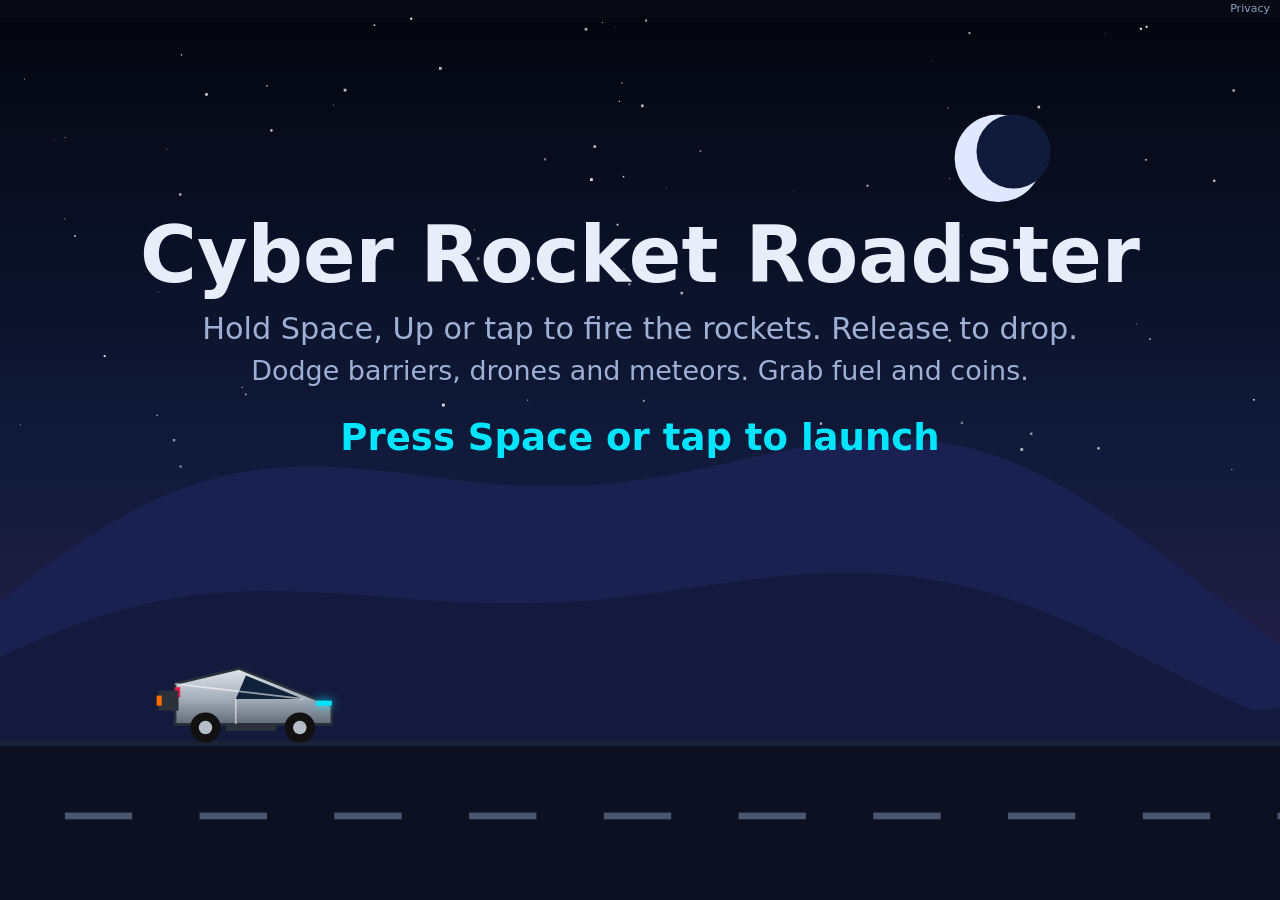
==== index.html @ d2fb9e63 "Add files via upload" ====
<!DOCTYPE html>
<html lang="en">
<head>
<meta charset="utf-8">
<meta name="viewport" content="width=device-width, initial-scale=1, maximum-scale=1, user-scalable=no, viewport-fit=cover">
<meta name="theme-color" content="#070a14">
<meta name="apple-mobile-web-app-capable" content="yes">
<meta name="mobile-web-app-capable" content="yes">
<meta name="description" content="Fly a rocket-powered Cybertruck-style roadster. Dodge barriers, drones and meteors in this free browser game for phones and desktops.">
<script async src="https://pagead2.googlesyndication.com/pagead/js/adsbygoogle.js?client=ca-pub-XXXXXXXXXXXXXXXX" crossorigin="anonymous"></script>
<title>Cyber Rocket Roadster</title>
<style>
:root{--bg:#070a14;--fg:#e8eef9;--mut:#8fa0c4;box-sizing:border-box;padding-top:env(safe-area-inset-top,0px);padding-bottom:env(safe-area-inset-bottom,0px)}
@media (prefers-color-scheme: dark){:root:not([data-theme="light"]){--bg:#070a14;--fg:#e8eef9}}
:root[data-theme="dark"]{--bg:#070a14;--fg:#e8eef9}
html,body{height:100%;height:100dvh;margin:0;background:var(--bg);color:var(--fg);overflow:hidden;overscroll-behavior:none;font-family:system-ui,-apple-system,"Segoe UI",sans-serif;touch-action:none;user-select:none;-webkit-user-select:none;-webkit-touch-callout:none;-webkit-tap-highlight-color:transparent}
body{display:flex;flex-direction:column}
#top{flex:none;display:flex;flex-direction:column;align-items:center}
#meta{align-self:flex-end;padding:2px 10px;font-size:11px}
#meta a{color:var(--mut);text-decoration:none}
#adbar{width:100%;max-width:728px;overflow:hidden}
#adbar ins{display:block;width:100%;height:60px}
#adbar ins[data-ad-status="unfilled"]{display:none}
#stage{flex:1;min-height:0;position:relative}
canvas{position:absolute;inset:0;width:100%;height:100%;display:block}
</style>
</head>
<body>
<div id="top">
<div id="meta"><a href="/privacy">Privacy</a></div>
<div id="adbar"><ins class="adsbygoogle" data-ad-client="ca-pub-XXXXXXXXXXXXXXXX" data-ad-slot="0000000000" data-ad-format="horizontal" data-full-width-responsive="false"></ins></div>
</div>
<div id="stage"><canvas id="g"></canvas></div>
<script>
const c=document.getElementById('g'),x=c.getContext('2d',{alpha:false});
const LOW=matchMedia('(pointer:coarse)').matches,MAXP=LOW?110:260,STAGE=document.getElementById('stage'),ADBAR=document.getElementById('adbar');
if(document.querySelector('script[src*="adsbygoogle"]').src.includes('XXXX'))ADBAR.style.display='none';
else try{(window.adsbygoogle=window.adsbygoogle||[]).push({})}catch(e){}
let W,H,G,sc=1;
function rs(){
  const cw=c.clientWidth,ch=c.clientHeight;if(!cw||!ch)return;
  let dpr=Math.min(devicePixelRatio||1,2);
  if(cw*ch*dpr*dpr>2.2e6)dpr=Math.max(1,Math.sqrt(2.2e6/(cw*ch)));
  sc=Math.max(Math.min(ch/520,cw/760),ch/820);
  W=cw/sc;H=ch/sc;G=H*.82;
  const pw=Math.round(cw*dpr),ph=Math.round(ch*dpr);
  if(c.width!==pw||c.height!==ph){c.width=pw;c.height=ph}
  x.setTransform(pw/W,0,0,ph/H,0,0);
  if(car&&car.y>G-1)car.y=G;
}
let st='menu',best=0,held=false,t=0,dist=0,score=0,bonus=0,speed=320,over=0;
let car={x:150,y:0,vy:0,fuel:100,gr:true},obs=[],pk=[],parts=[],gapT=500,pkT=300;
try{best=+localStorage.getItem('crbest')||0}catch(e){}
const stars=Array.from({length:LOW?50:90},()=>({x:Math.random()*2000,y:Math.random(),r:Math.random()*1.4+.3}));
rs();new ResizeObserver(rs).observe(STAGE);addEventListener('orientationchange',()=>setTimeout(rs,250));car.y=G;

function reset(){
  car={x:Math.max(110,W*.14),y:G,vy:0,fuel:100,gr:true};
  obs=[];pk=[];parts=[];gapT=600;pkT=400;dist=0;score=0;bonus=0;speed=320;st='play';
}
function press(v){
  held=v;
  if(v){
    if(st==='menu')reset();
    else if(st==='over'&&performance.now()-over>600)reset();
  }
}
addEventListener('keydown',e=>{
  if(['Space','ArrowUp','KeyW'].includes(e.code)){e.preventDefault();if(!e.repeat)press(true)}
});
addEventListener('keyup',e=>{if(['Space','ArrowUp','KeyW'].includes(e.code))held=false});
STAGE.addEventListener('touchmove',e=>e.preventDefault(),{passive:false});
addEventListener('contextmenu',e=>e.preventDefault());
addEventListener('blur',()=>{held=false});
document.addEventListener('visibilitychange',()=>{held=false;last=0});
c.addEventListener('pointerdown',e=>{e.preventDefault();press(true)});
addEventListener('pointerup',()=>{held=false});
addEventListener('pointercancel',()=>{held=false});

const R=(a,b)=>a+Math.random()*(b-a);
function burst(px,py,n,cols,sp){
  for(let i=0;i<n;i++){const a=Math.random()*6.283,s=R(.2,1)*sp;
    parts.push({x:px,y:py,vx:Math.cos(a)*s,vy:Math.sin(a)*s,l:R(.4,.9),m:.9,c:cols[i%cols.length],r:R(2,5)})}
}
function spawnObs(){
  const r=Math.random(),sx=W+60;
  if(r<.5){const w=R(30,52),h=R(42,84);obs.push({k:'b',x:sx,y:G,w,h})}
  else if(r<.82){const by=R(110,G-90);obs.push({k:'d',x:sx,y:by,by,ph:R(0,6),w:34,h:26})}
  else{obs.push({k:'m',x:R(W*.5,W)+100,y:-30,vx:170,vy:240,w:30,h:30})}
}
function spawnPk(){
  const y=R(100,G-60),n=Math.random()<.22?1:5;
  if(n===1)pk.push({k:'f',x:W+40,y});
  else for(let i=0;i<n;i++)pk.push({k:'c',x:W+40+i*44,y:y-Math.sin(i/(n-1)*Math.PI)*50});
}
function updParts(dt){
  for(const p of parts){p.x+=p.vx*dt;p.y+=p.vy*dt;p.l-=dt}
  parts=parts.filter(p=>p.l>0);if(parts.length>MAXP)parts.splice(0,parts.length-MAXP);
}
function update(dt){
  t+=dt;updParts(dt);
  if(st!=='play'){dist+=130*dt;return}
  speed=(320+Math.min(320,score*.12))*Math.min(1,.3+W/760);
  dist+=speed*dt;
  score=Math.floor(dist/10)+bonus;
  const th=held&&car.fuel>0;
  car.vy+=(900-(th?2000:0))*dt;
  car.vy=Math.max(-400,Math.min(560,car.vy));
  car.y+=car.vy*dt;
  if(th)car.fuel=Math.max(0,car.fuel-24*dt);
  if(car.y<=70){car.y=70;car.vy=Math.max(0,car.vy)}
  car.gr=false;
  if(car.y>=G){
    if(car.vy>350)burst(car.x,G,8,['#9aa6b5','#5c6675'],120);
    car.y=G;car.vy=0;car.gr=true;car.fuel=Math.min(100,car.fuel+16*dt);
  }
  if(th){
    for(let i=0;i<3;i++){
      parts.push({x:car.x-48,y:car.y-24,vx:R(-380,-220),vy:R(-30,30),l:R(.2,.4),m:.4,c:i?'#ffb300':'#ff5722',r:R(3,7)});
    }
    parts.push({x:car.x-8+R(-6,6),y:car.y-8,vx:R(-80,0),vy:R(260,420),l:R(.15,.3),m:.3,c:'#00e5ff',r:R(2,5)});
  }
  if(car.gr&&Math.random()<.5)parts.push({x:car.x-30,y:G,vx:R(-200,-100),vy:R(-60,-10),l:.35,m:.35,c:'#6b7482',r:R(1,3)});
  gapT-=speed*dt;if(gapT<=0){spawnObs();gapT=R(360,680)*(1-Math.min(.4,score/3000))}
  pkT-=speed*dt;if(pkT<=0){spawnPk();pkT=R(500,900)}
  for(const o of obs){
    o.x-=(speed+(o.vx||0))*dt;
    if(o.k==='d')o.y=o.by+Math.sin(t*3+o.ph)*34;
    if(o.k==='m'){o.y+=o.vy*dt;o.x+=0}
  }
  obs=obs.filter(o=>o.x>-120&&o.y<G+60);
  for(const p of pk)p.x-=speed*dt;
  const cb={l:car.x-38,r:car.x+38,t:car.y-38,b:car.y-2};
  for(const p of pk){
    if(Math.hypot(p.x-car.x,p.y-(car.y-20))<34){
      p.dead=1;
      if(p.k==='c'){bonus+=10;burst(p.x,p.y,6,['#ffd600','#fff59d'],160)}
      else{car.fuel=Math.min(100,car.fuel+35);burst(p.x,p.y,10,['#69f0ae','#b9f6ca'],200)}
    }
  }
  pk=pk.filter(p=>!p.dead&&p.x>-60);
  for(const o of obs){
    let bx,by,bw,bh;
    if(o.k==='b'){bx=o.x;by=o.y-o.h;bw=o.w;bh=o.h}
    else{bx=o.x-o.w/2+4;by=o.y-o.h/2+4;bw=o.w-8;bh=o.h-8}
    if(cb.r>bx&&cb.l<bx+bw&&cb.b>by&&cb.t<by+bh){crash();break}
  }
}
function crash(){
  st='over';over=performance.now();held=false;try{navigator.vibrate&&navigator.vibrate(80)}catch(e){}
  burst(car.x,car.y-20,60,['#ff5722','#ffb300','#fff','#b0bec5'],420);
  if(score>best){best=score;try{localStorage.setItem('crbest',best)}catch(e){}}
}

/* ---------- drawing ---------- */
function mount(sp,hgt,col,base){
  x.fillStyle=col;x.beginPath();x.moveTo(0,G);
  for(let i=0;i<=W+12;i+=12){const u=i+dist*sp;
    x.lineTo(i,G-base-Math.abs(Math.sin(u*.004))*hgt-Math.sin(u*.013)*hgt*.25)}
  x.lineTo(W+12,G);x.closePath();x.fill();
}
function drawBG(){
  const g=x.createLinearGradient(0,0,0,G);
  g.addColorStop(0,'#04060f');g.addColorStop(.6,'#101a3a');g.addColorStop(1,'#2a1f4a');
  x.fillStyle=g;x.fillRect(0,0,W,H);
  x.fillStyle='#fff';
  for(const s of stars){
    const px=((s.x-dist*.02*s.r)%W+W)%W;
    x.globalAlpha=.4+.5*Math.abs(Math.sin(t*s.r+s.x));
    x.fillRect(px,s.y*G*.75,s.r,s.r);
  }
  x.globalAlpha=1;
  x.fillStyle='#dfe8ff';x.beginPath();x.arc(W*.78,H*.16,26,0,7);x.fill();
  x.fillStyle='#101a3a';x.beginPath();x.arc(W*.78+9,H*.16-4,22,0,7);x.fill();
  mount(.08,110,'#1a2150',70);
  mount(.2,70,'#141a3d',30);
  x.fillStyle='#0c1020';x.fillRect(0,G,W,H-G);
  x.fillStyle='#1b2236';x.fillRect(0,G,W,3);
  x.fillStyle='#4a5670';
  const off=-(dist%80);
  for(let i=off;i<W;i+=80)x.fillRect(i,G+((H-G)*.45),40,4);
}
function drawTruck(){
  x.save();x.translate(car.x,car.y);
  const tilt=car.gr?0:Math.max(-.3,Math.min(.3,car.vy/1400));
  x.translate(0,-20);x.rotate(tilt);x.translate(0,20);
  if(held&&car.fuel>0&&st==='play'){
    x.globalCompositeOperation='lighter';
    const fl=R(40,70);
    const gr=x.createLinearGradient(-50,0,-50-fl,0);
    gr.addColorStop(0,'#fff3c4');gr.addColorStop(.4,'#ff9800');gr.addColorStop(1,'rgba(255,60,0,0)');
    x.fillStyle=gr;x.beginPath();x.moveTo(-50,-30);x.lineTo(-50-fl,-24);x.lineTo(-50,-18);x.fill();
    x.globalCompositeOperation='source-over';
  }
  const g=x.createLinearGradient(0,-44,0,-8);
  g.addColorStop(0,'#e3e8ee');g.addColorStop(.5,'#a7b0bc');g.addColorStop(1,'#59626f');
  x.fillStyle=g;x.strokeStyle='#2a303a';x.lineWidth=1.5;x.lineJoin='round';
  x.beginPath();x.moveTo(-46,-10);x.lineTo(-46,-34);x.lineTo(-8,-43);x.lineTo(47,-21);x.lineTo(47,-10);x.closePath();
  x.fill();x.stroke();
  x.fillStyle='#10223a';
  x.beginPath();x.moveTo(-4,-39);x.lineTo(30,-25);x.lineTo(-10,-25);x.closePath();x.fill();
  x.strokeStyle='rgba(255,255,255,.55)';x.lineWidth=1;
  x.beginPath();x.moveTo(-46,-34);x.lineTo(30,-25);x.moveTo(-10,-25);x.lineTo(-10,-10);x.stroke();
  x.fillStyle='#ff1744';x.fillRect(-46,-32,3,6);
  x.fillStyle='#00e5ff';x.shadowColor='#00e5ff';x.shadowBlur=LOW?0:10;x.fillRect(38,-24,9,3);x.shadowBlur=LOW?0:0;
  x.fillStyle='#2b313b';x.fillRect(-56,-30,12,12);
  x.fillStyle='#ff6d00';x.fillRect(-57,-27,3,6);
  x.fillStyle='#2b313b';x.fillRect(-16,-10,30,4);
  x.fillStyle='#111';
  for(const wx of[-28,28]){x.beginPath();x.arc(wx,-8,9,0,7);x.fill();
    x.fillStyle='#b5bdc8';x.beginPath();x.arc(wx,-8,4,0,7);x.fill();x.fillStyle='#111'}
  x.restore();
}
function drawObs(){
  for(const o of obs){
    if(o.k==='b'){
      x.fillStyle='#39414f';x.fillRect(o.x,o.y-o.h,o.w,o.h);
      x.fillStyle='#ffb300';
      for(let y=o.y-o.h;y<o.y-6;y+=18){x.beginPath();x.moveTo(o.x,y+12);x.lineTo(o.x+o.w,y);x.lineTo(o.x+o.w,y+8);x.lineTo(o.x,y+20);x.fill()}
      x.fillStyle='#ff3d00';x.fillRect(o.x,o.y-o.h,o.w,4);
    }else if(o.k==='d'){
      x.save();x.translate(o.x,o.y);
      x.fillStyle='#5b6573';x.beginPath();x.ellipse(0,0,18,10,0,0,7);x.fill();
      x.strokeStyle='#cfd8dc';x.lineWidth=2;
      const r=Math.sin(t*40)*14;x.beginPath();x.moveTo(-r-6,-13);x.lineTo(r+6,-13);x.stroke();
      x.fillStyle='#ff1744';x.shadowColor='#ff1744';x.shadowBlur=LOW?0:10;x.beginPath();x.arc(0,1,4,0,7);x.fill();
      x.restore();
    }else{
      x.save();x.translate(o.x,o.y);
      const gr=x.createLinearGradient(0,0,70,-90);gr.addColorStop(0,'#ff8f00');gr.addColorStop(1,'rgba(255,87,34,0)');
      x.strokeStyle=gr;x.lineWidth=14;x.lineCap='round';x.beginPath();x.moveTo(0,0);x.lineTo(70,-90);x.stroke();
      x.fillStyle='#6d4c41';x.beginPath();x.arc(0,0,15,0,7);x.fill();
      x.fillStyle='#3e2723';x.beginPath();x.arc(-4,-3,4,0,7);x.fill();
      x.restore();
    }
  }
}
function drawPk(){
  for(const p of pk){
    if(p.k==='c'){
      const w=Math.abs(Math.cos(t*4+p.x*.02))*8+2;
      x.fillStyle='#ffd600';x.beginPath();x.ellipse(p.x,p.y,w,9,0,0,7);x.fill();
    }else{
      x.shadowColor='#69f0ae';x.shadowBlur=LOW?0:14;x.fillStyle='#00c853';
      x.fillRect(p.x-9,p.y-13,18,26);x.shadowBlur=LOW?0:0;
      x.fillStyle='#fff';x.beginPath();x.moveTo(p.x+2,p.y-9);x.lineTo(p.x-5,p.y+1);x.lineTo(p.x,p.y+1);x.lineTo(p.x-2,p.y+9);x.lineTo(p.x+5,p.y-2);x.lineTo(p.x,p.y-2);x.fill();
    }
  }
}
function drawParts(){
  x.globalCompositeOperation='lighter';
  for(const p of parts){x.globalAlpha=Math.max(0,p.l/p.m);x.fillStyle=p.c;x.beginPath();x.arc(p.x,p.y,p.r,0,7);x.fill()}
  x.globalAlpha=1;x.globalCompositeOperation='source-over';
}
function txt(s,px,py,size,col,al,wt){
  x.font=(wt||700)+' '+size+'px system-ui,-apple-system,"Segoe UI",sans-serif';
  x.fillStyle=col||'#e8eef9';x.textAlign=al||'center';x.fillText(s,px,py);
}
function drawHUD(){
  txt('Score '+score,18,34,22,'#e8eef9','left');
  txt('Best '+best,18,58,14,'#8fa0c4','left',500);
  const bw=Math.min(200,W*.3),bx=W-bw-18;
  x.fillStyle='rgba(255,255,255,.12)';x.fillRect(bx,20,bw,14);
  const f=car.fuel/100;
  x.fillStyle=f<.25?'#ff5252':'#00e5ff';x.fillRect(bx,20,bw*f,14);
  txt('Rocket fuel',W-18,56,14,'#8fa0c4','right',500);
}
function draw(){
  x.clearRect(0,0,W,H);
  drawBG();drawPk();drawObs();
  if(st!=='over')drawTruck();
  drawParts();
  if(st==='play')drawHUD();
  if(st==='menu'){
    txt('Cyber Rocket Roadster',W/2,H*.3,Math.min(46,W*.07),'#e8eef9');
    txt('Hold Space, Up or tap to fire the rockets. Release to drop.',W/2,H*.3+34,Math.min(18,W*.032),'#9fb0d6',null,500);
    txt('Dodge barriers, drones and meteors. Grab fuel and coins.',W/2,H*.3+58,Math.min(16,W*.03),'#9fb0d6',null,500);
    if(H>W)txt('Tip: landscape gives you more room',W/2,H*.3+80,14,'#8fa0c4',null,500);
    txt(Math.sin(t*4)>-.3?'Press Space or tap to launch':'',W/2,H*.3+100,22,'#00e5ff');
  }
  if(st==='over'){
    x.fillStyle='rgba(4,6,15,.6)';x.fillRect(0,0,W,H);
    txt('Crashed',W/2,H*.36,48,'#ff5252');
    txt('Score '+score+(score>=best&&score>0?'  (new best)':'   Best '+best),W/2,H*.36+40,22,'#e8eef9',null,500);
    txt('Press Space or tap to try again',W/2,H*.36+84,20,'#00e5ff');
  }
}
let last=0;
function loop(ts){
  const dt=Math.min(.05,(ts-last)/1000||0);last=ts;
  update(dt);draw();requestAnimationFrame(loop);
}
requestAnimationFrame(loop);
</script>
</body>
</html>
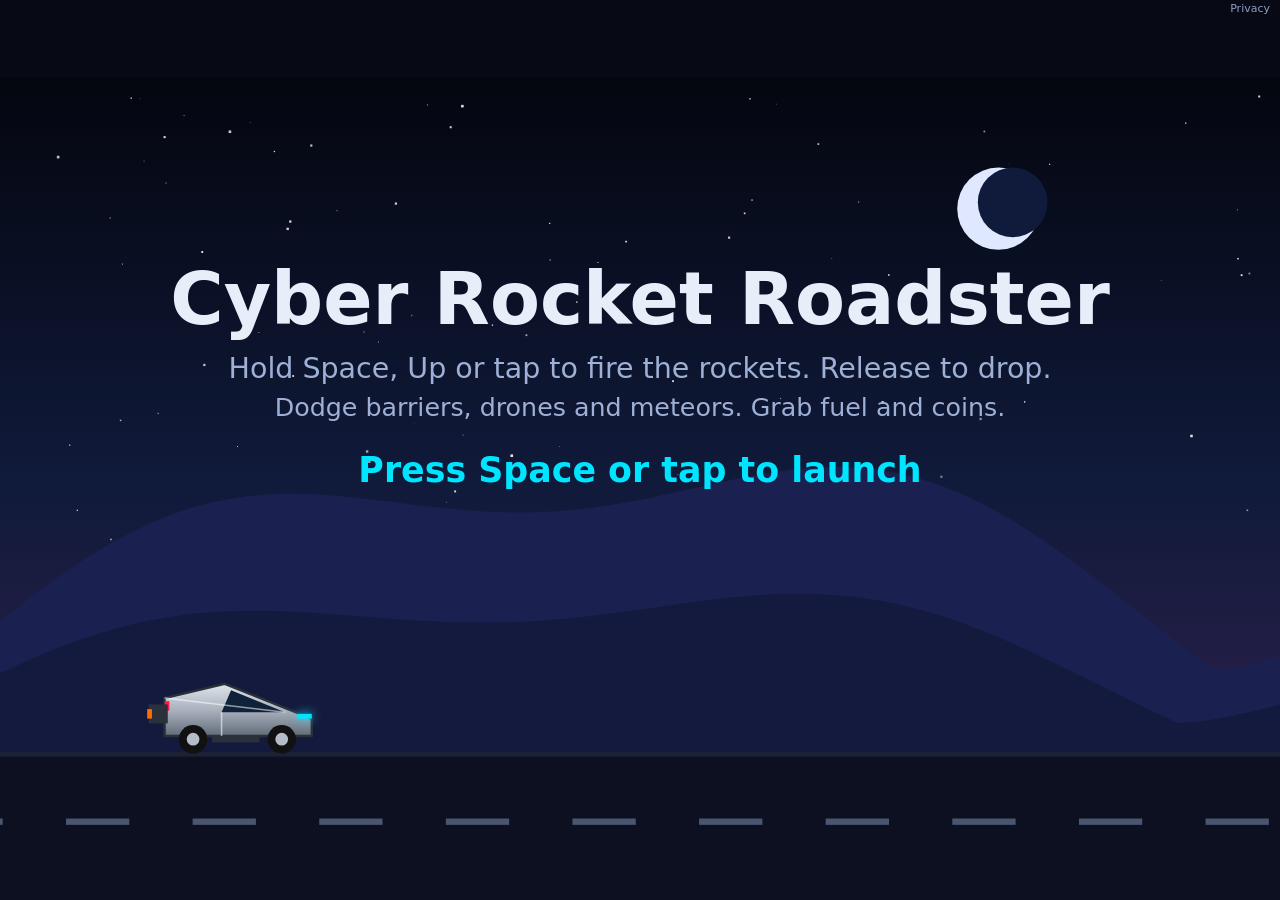
==== commit ff28370a: "Integrate Google AdSense script in index.html Added Google AdSense script for ads integration." ====
--- a/index.html
+++ b/index.html
@@ -7,6 +7,8 @@
 <meta name="apple-mobile-web-app-capable" content="yes">
 <meta name="mobile-web-app-capable" content="yes">
 <meta name="description" content="Fly a rocket-powered Cybertruck-style roadster. Dodge barriers, drones and meteors in this free browser game for phones and desktops.">
+<script async src="https://pagead2.googlesyndication.com/pagead/js/adsbygoogle.js?client=ca-pub-5013547078596382"
+     crossorigin="anonymous"></script>
 <script async src="https://pagead2.googlesyndication.com/pagead/js/adsbygoogle.js?client=ca-pub-XXXXXXXXXXXXXXXX" crossorigin="anonymous"></script>
 <title>Cyber Rocket Roadster</title>
 <style>
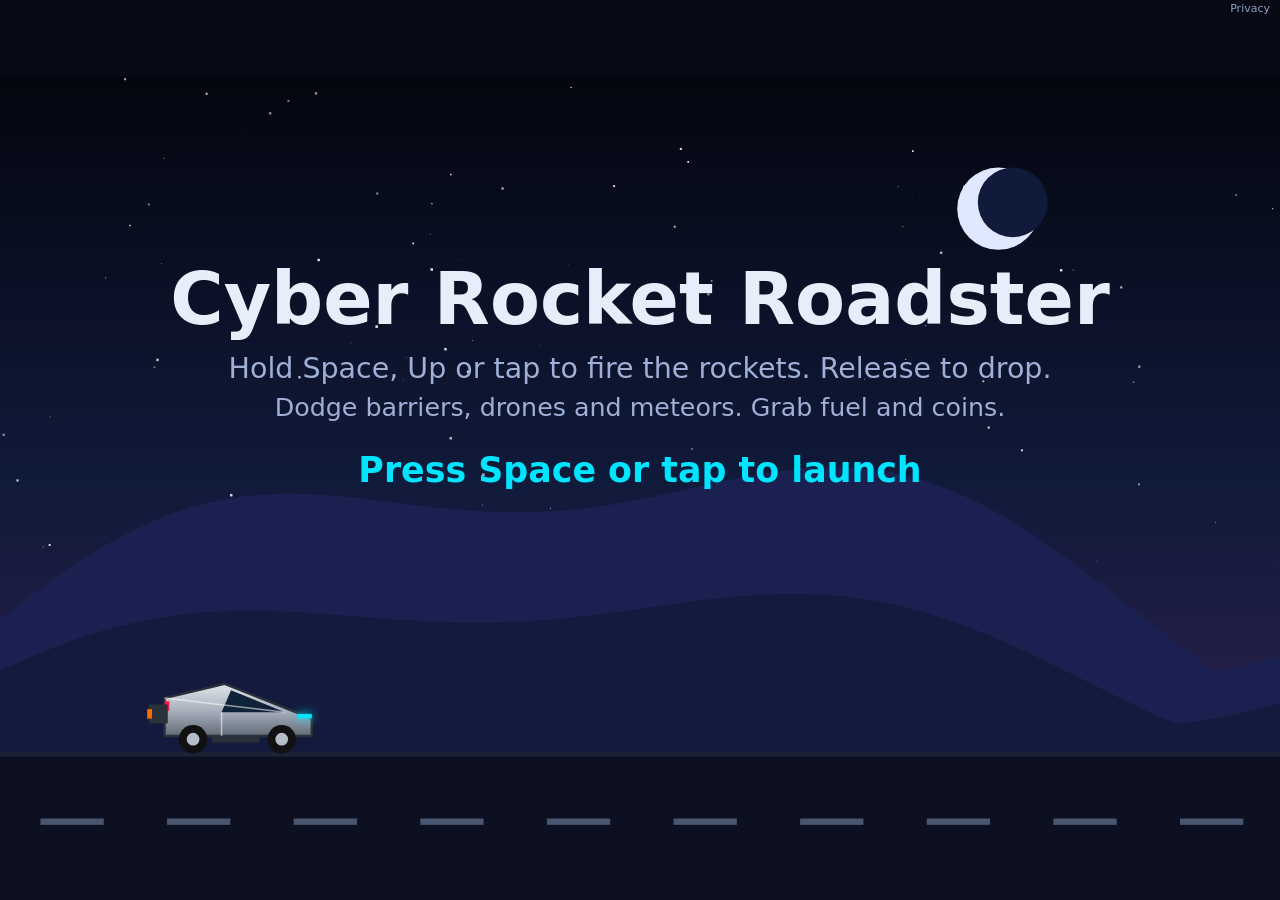
==== commit 0ab1c988: "Remove placeholder Google Ads client ID" ====
--- a/index.html
+++ b/index.html
@@ -9,7 +9,6 @@
 <meta name="description" content="Fly a rocket-powered Cybertruck-style roadster. Dodge barriers, drones and meteors in this free browser game for phones and desktops.">
 <script async src="https://pagead2.googlesyndication.com/pagead/js/adsbygoogle.js?client=ca-pub-5013547078596382"
      crossorigin="anonymous"></script>
-<script async src="https://pagead2.googlesyndication.com/pagead/js/adsbygoogle.js?client=ca-pub-XXXXXXXXXXXXXXXX" crossorigin="anonymous"></script>
 <title>Cyber Rocket Roadster</title>
 <style>
 :root{--bg:#070a14;--fg:#e8eef9;--mut:#8fa0c4;box-sizing:border-box;padding-top:env(safe-area-inset-top,0px);padding-bottom:env(safe-area-inset-bottom,0px)}
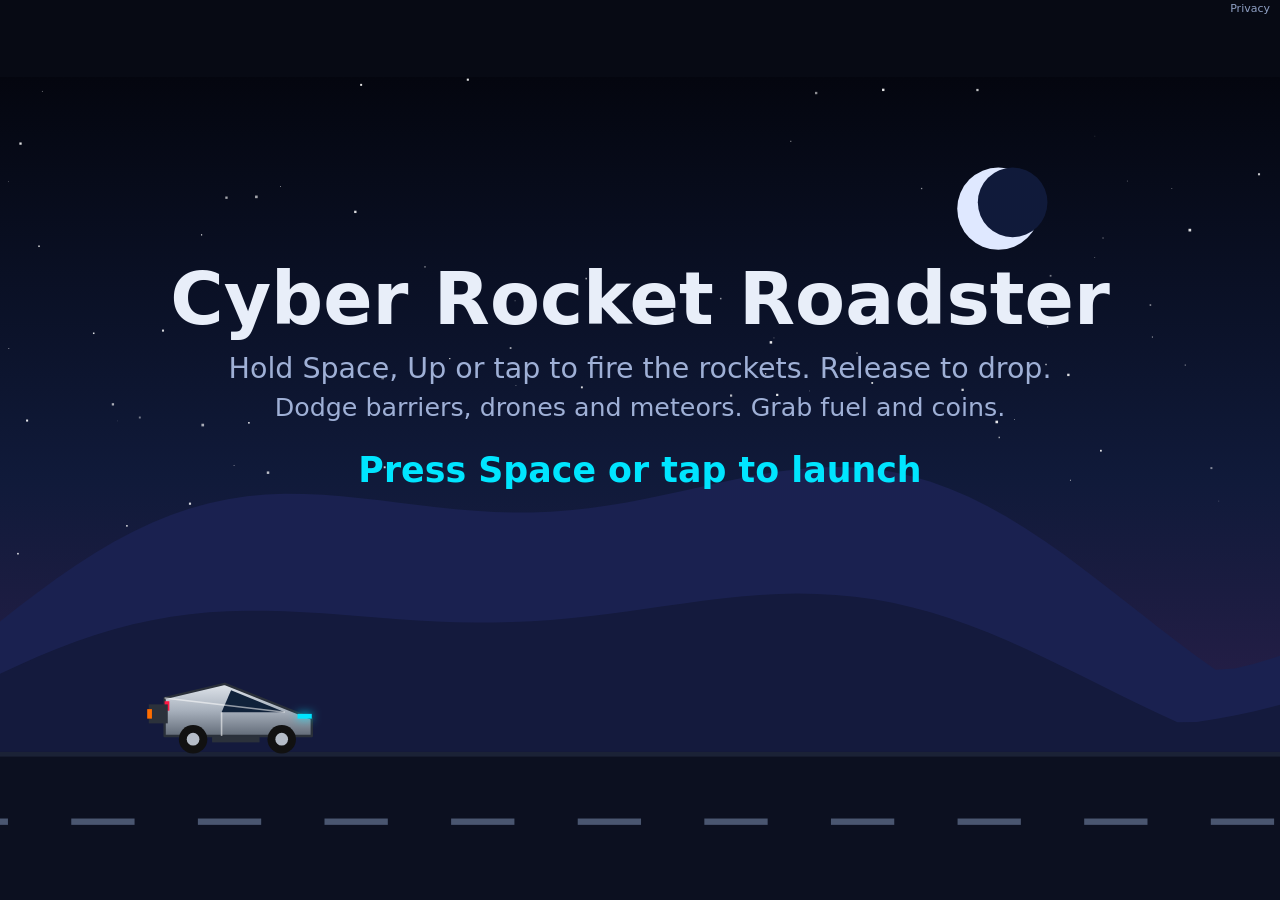
==== commit 8c943eac: "Update index.html" ====
--- a/index.html
+++ b/index.html
@@ -4,11 +4,12 @@
 <meta charset="utf-8">
 <meta name="viewport" content="width=device-width, initial-scale=1, maximum-scale=1, user-scalable=no, viewport-fit=cover">
 <meta name="theme-color" content="#070a14">
+<link rel="manifest" href="/manifest.webmanifest">
+<link rel="apple-touch-icon" href="/icons/icon-180.png">
 <meta name="apple-mobile-web-app-capable" content="yes">
 <meta name="mobile-web-app-capable" content="yes">
 <meta name="description" content="Fly a rocket-powered Cybertruck-style roadster. Dodge barriers, drones and meteors in this free browser game for phones and desktops.">
-<script async src="https://pagead2.googlesyndication.com/pagead/js/adsbygoogle.js?client=ca-pub-5013547078596382"
-     crossorigin="anonymous"></script>
+<script async src="https://pagead2.googlesyndication.com/pagead/js/adsbygoogle.js?client=ca-pub-5013547078596382" crossorigin="anonymous"></script>
 <title>Cyber Rocket Roadster</title>
 <style>
 :root{--bg:#070a14;--fg:#e8eef9;--mut:#8fa0c4;box-sizing:border-box;padding-top:env(safe-area-inset-top,0px);padding-bottom:env(safe-area-inset-bottom,0px)}
@@ -291,6 +292,7 @@
   const dt=Math.min(.05,(ts-last)/1000||0);last=ts;
   update(dt);draw();requestAnimationFrame(loop);
 }
+if('serviceWorker' in navigator)addEventListener('load',()=>navigator.serviceWorker.register('/sw.js').catch(()=>{}));
 requestAnimationFrame(loop);
 </script>
 </body>
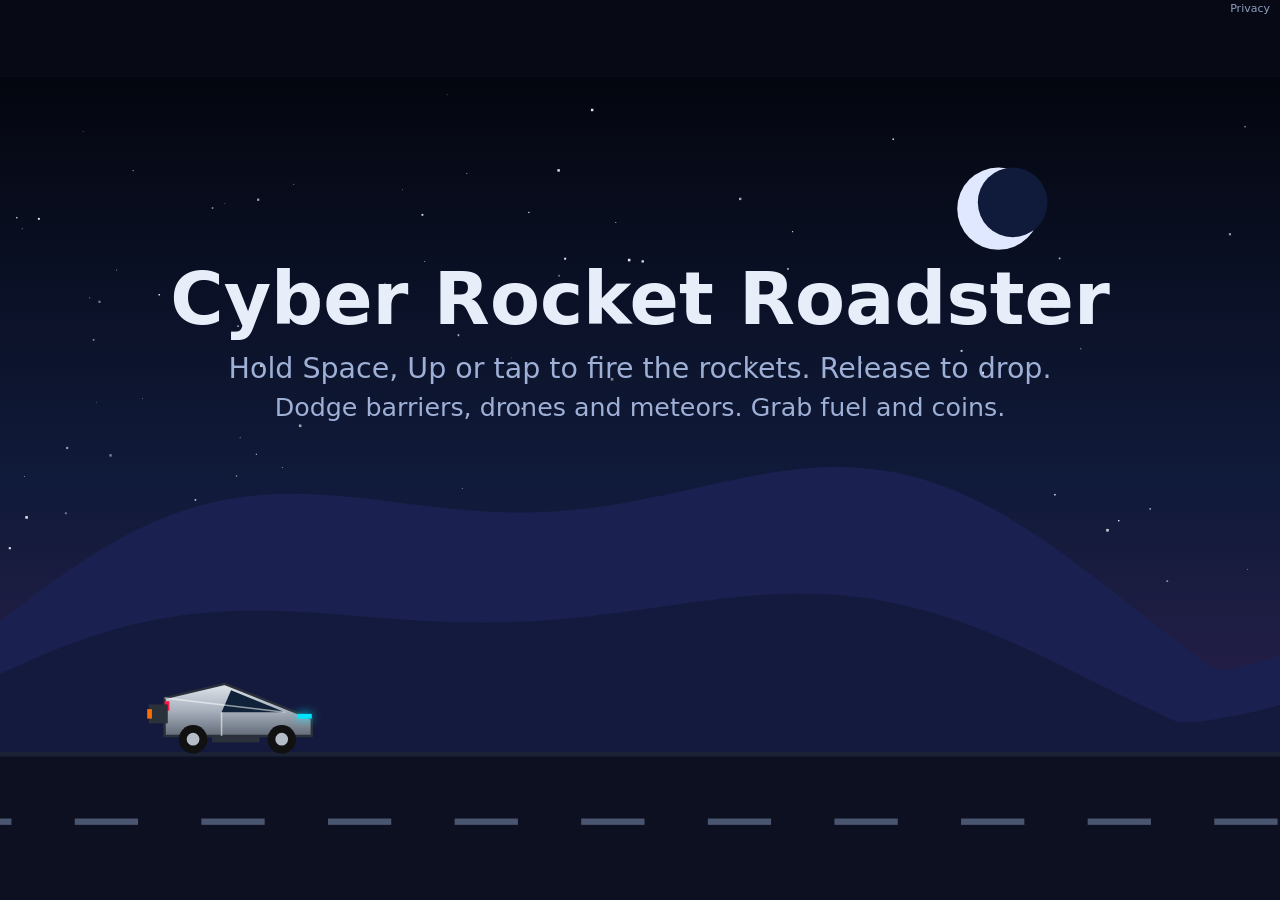
==== commit bc444da8: "Update index.html" ====
--- a/index.html
+++ b/index.html
@@ -8,6 +8,7 @@
 <link rel="apple-touch-icon" href="/icons/icon-180.png">
 <meta name="apple-mobile-web-app-capable" content="yes">
 <meta name="mobile-web-app-capable" content="yes">
+<meta name="google-adsense-account" content="ca-pub-5013547078596382">
 <meta name="description" content="Fly a rocket-powered Cybertruck-style roadster. Dodge barriers, drones and meteors in this free browser game for phones and desktops.">
 <script async src="https://pagead2.googlesyndication.com/pagead/js/adsbygoogle.js?client=ca-pub-5013547078596382" crossorigin="anonymous"></script>
 <title>Cyber Rocket Roadster</title>
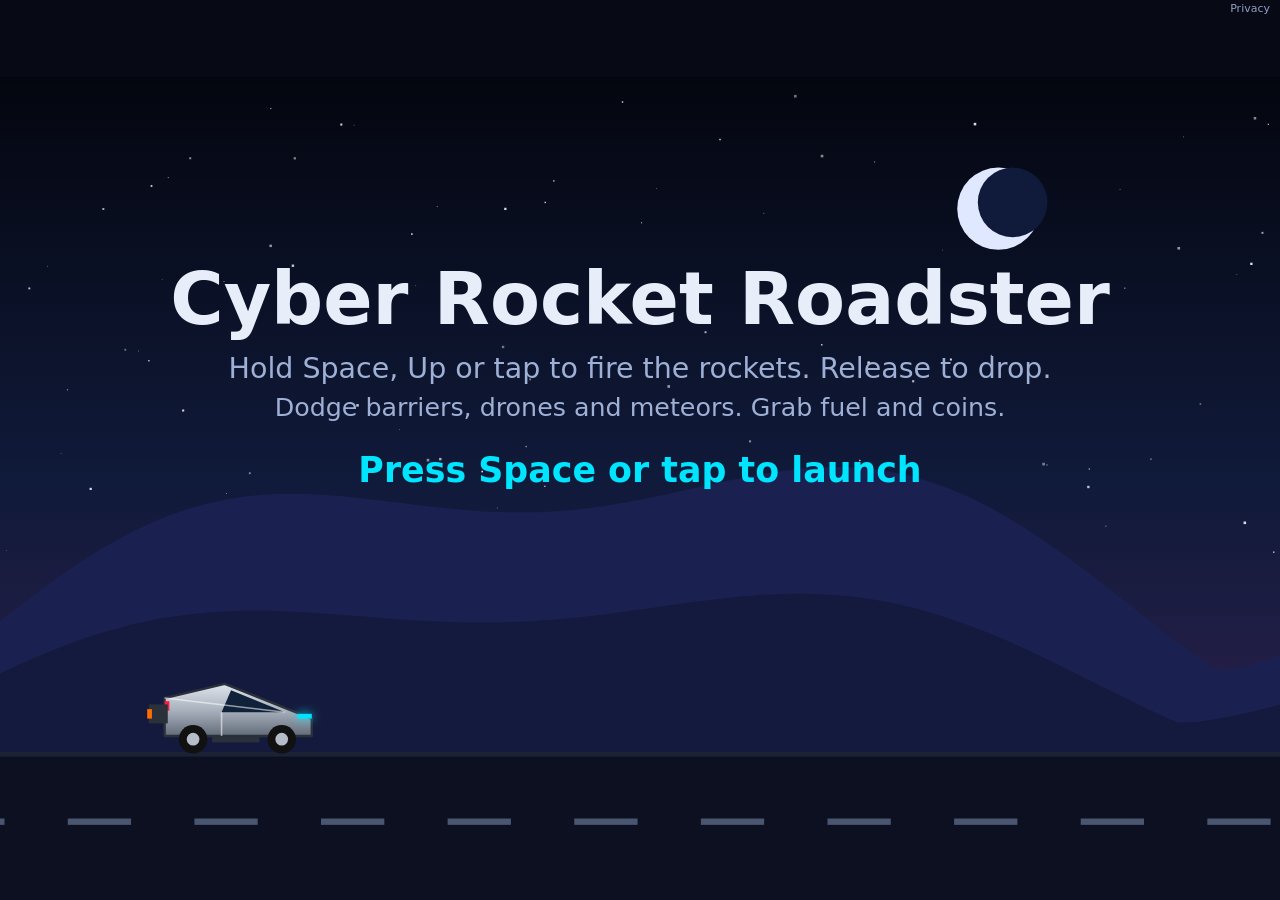
==== commit b1618e34: "Update index.html" ====
--- a/index.html
+++ b/index.html
@@ -22,7 +22,7 @@
 #meta{align-self:flex-end;padding:2px 10px;font-size:11px}
 #meta a{color:var(--mut);text-decoration:none}
 #adbar{width:100%;max-width:728px;overflow:hidden}
-#adbar ins{display:block;width:100%;height:60px}
+#adbar ins{display:block;width:100%;min-height:60px}
 #adbar ins[data-ad-status="unfilled"]{display:none}
 #stage{flex:1;min-height:0;position:relative}
 canvas{position:absolute;inset:0;width:100%;height:100%;display:block}
@@ -31,14 +31,19 @@
 <body>
 <div id="top">
 <div id="meta"><a href="/privacy">Privacy</a></div>
-<div id="adbar"><ins class="adsbygoogle" data-ad-client="ca-pub-XXXXXXXXXXXXXXXX" data-ad-slot="0000000000" data-ad-format="horizontal" data-full-width-responsive="false"></ins></div>
+<!-- cyber-roadster-top-banner -->
+<div id="adbar"><ins class="adsbygoogle"
+     style="display:block"
+     data-ad-client="ca-pub-5013547078596382"
+     data-ad-slot="9155618400"
+     data-ad-format="auto"
+     data-full-width-responsive="true"></ins></div>
 </div>
 <div id="stage"><canvas id="g"></canvas></div>
 <script>
 const c=document.getElementById('g'),x=c.getContext('2d',{alpha:false});
 const LOW=matchMedia('(pointer:coarse)').matches,MAXP=LOW?110:260,STAGE=document.getElementById('stage'),ADBAR=document.getElementById('adbar');
-if(document.querySelector('script[src*="adsbygoogle"]').src.includes('XXXX'))ADBAR.style.display='none';
-else try{(window.adsbygoogle=window.adsbygoogle||[]).push({})}catch(e){}
+try{(window.adsbygoogle=window.adsbygoogle||[]).push({})}catch(e){}
 let W,H,G,sc=1;
 function rs(){
   const cw=c.clientWidth,ch=c.clientHeight;if(!cw||!ch)return;
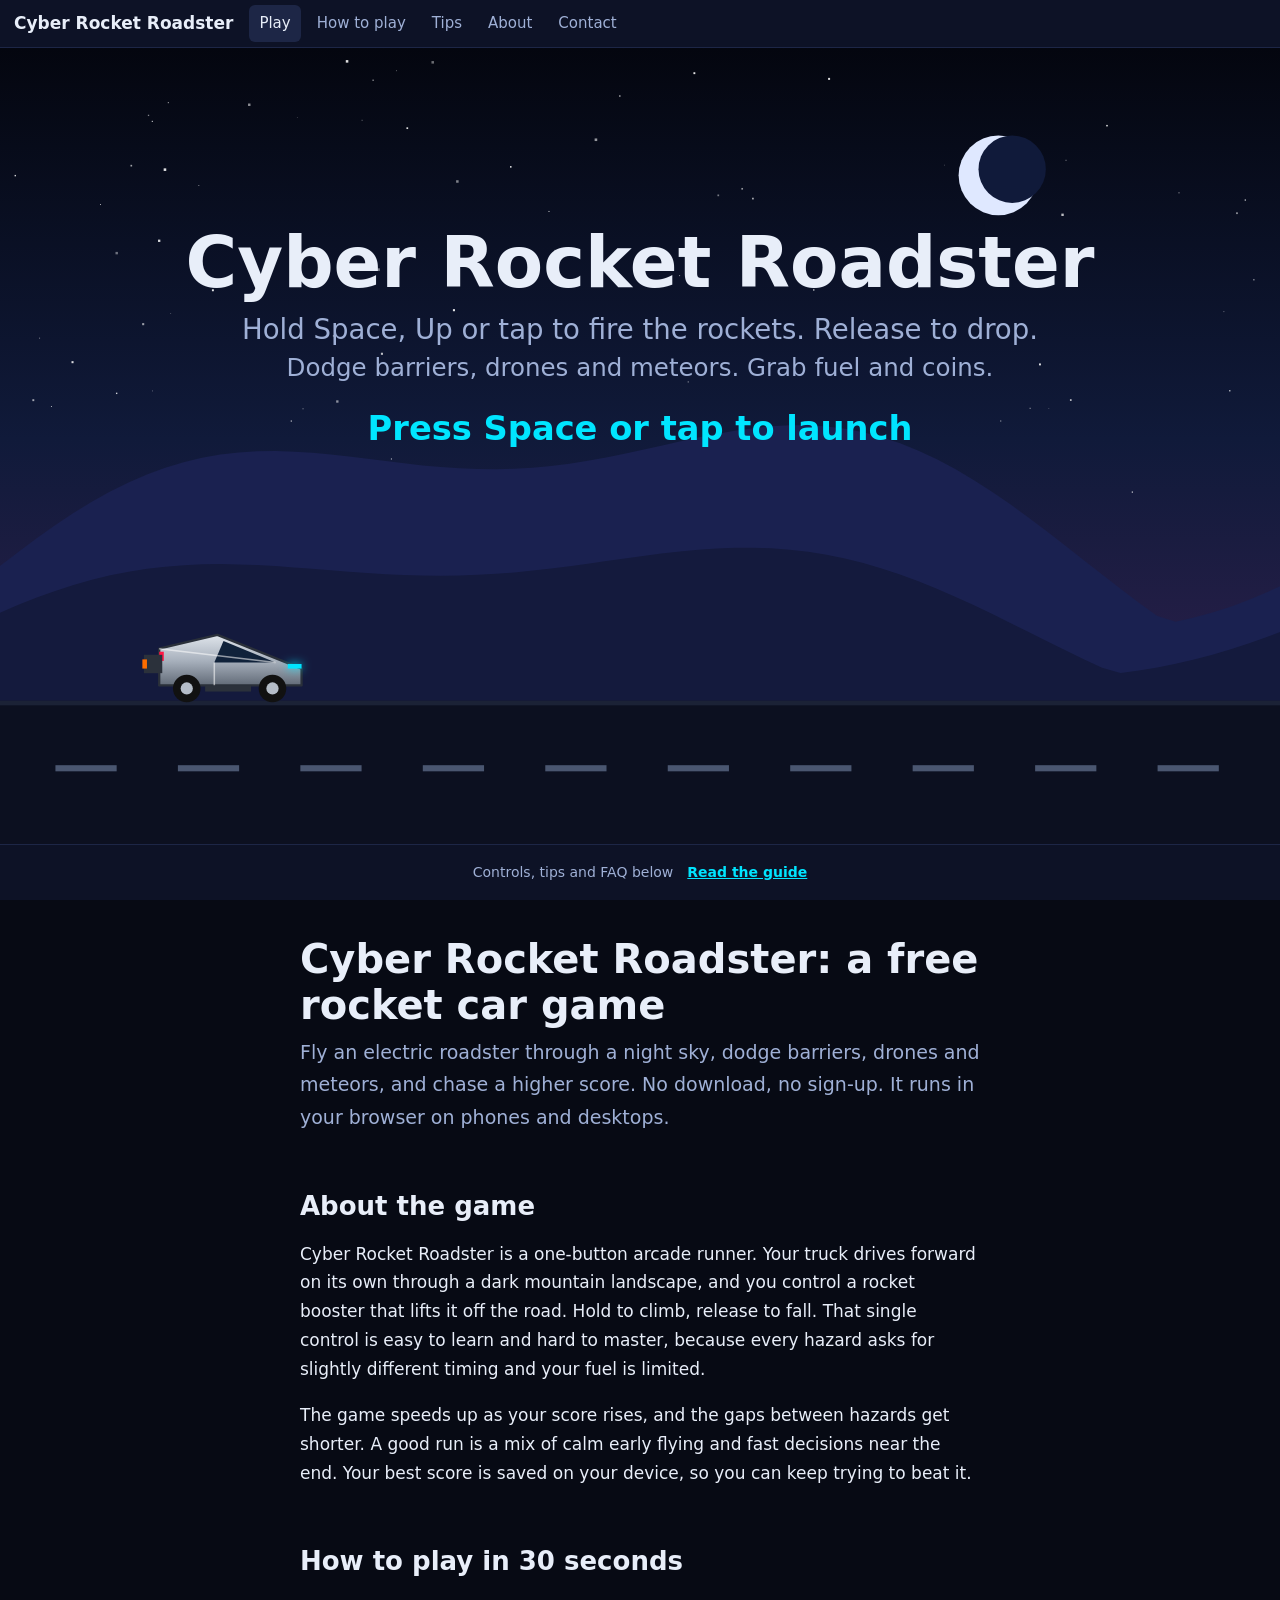
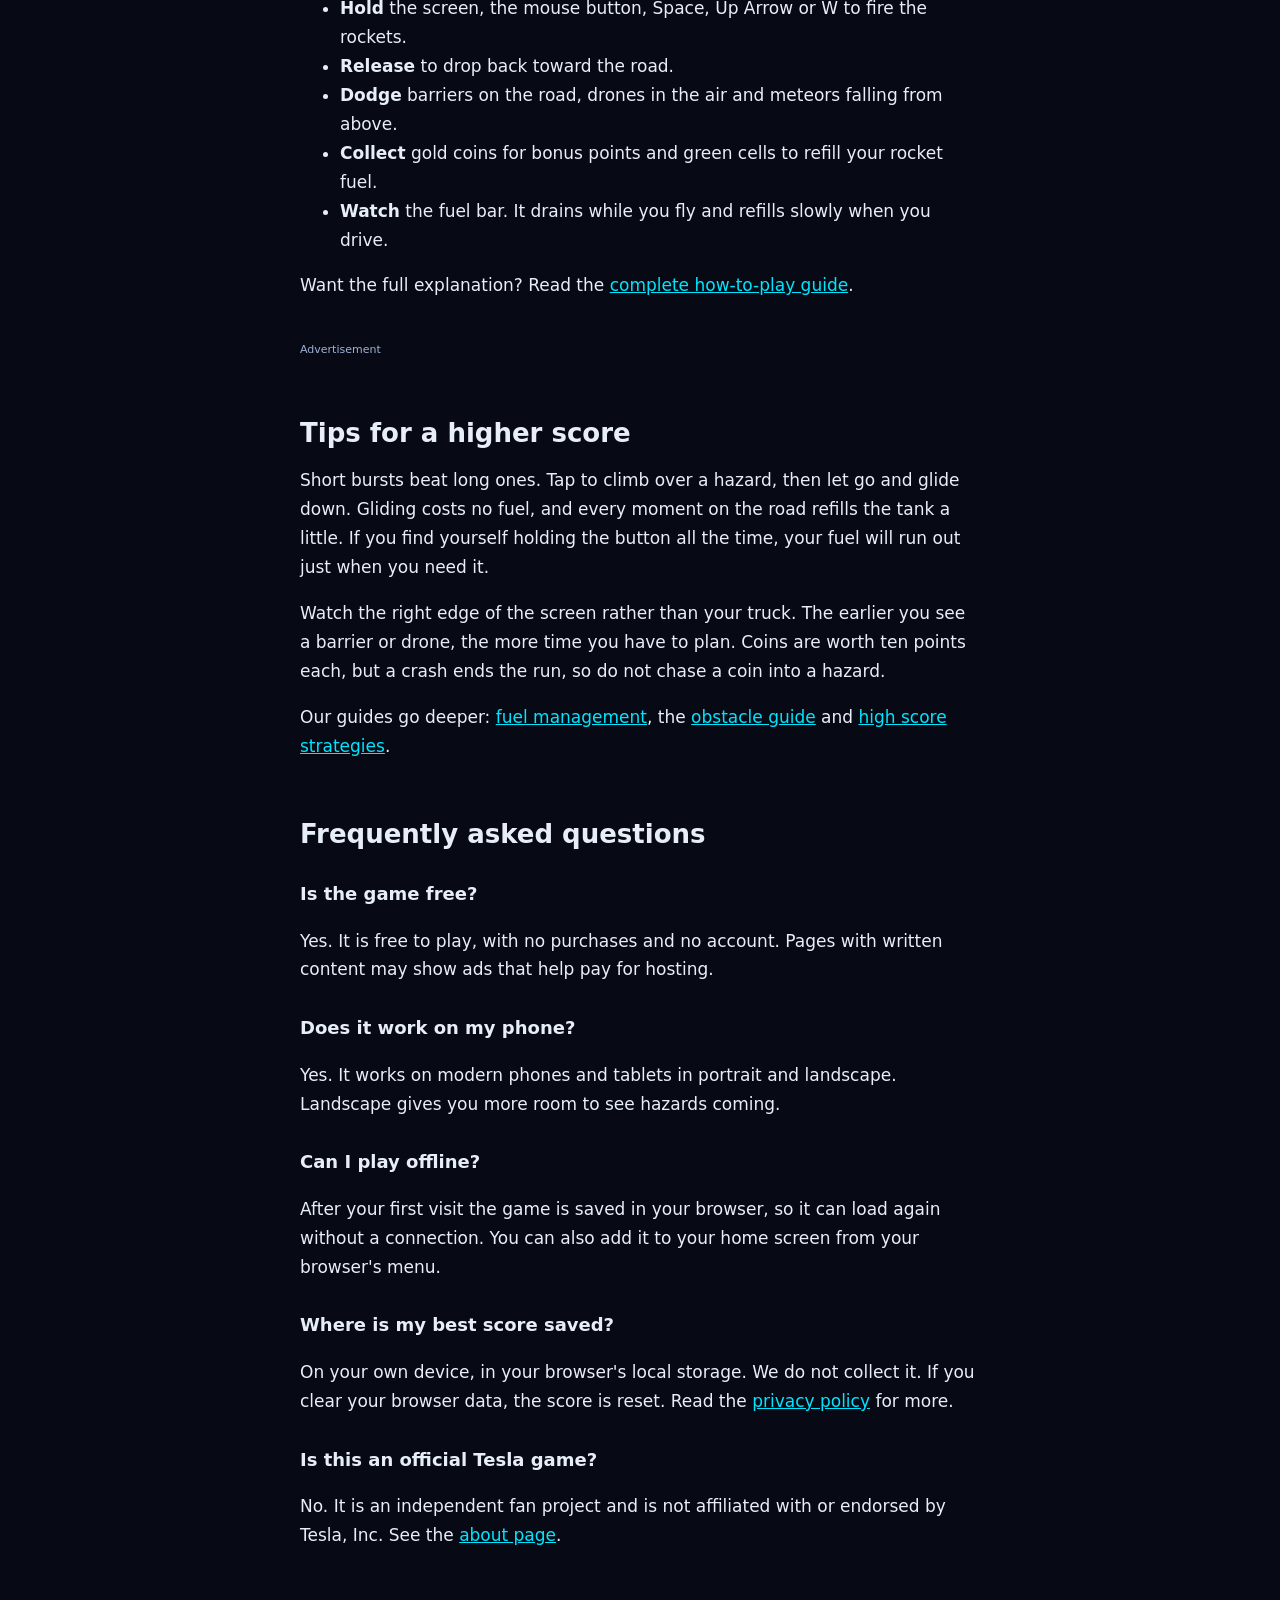
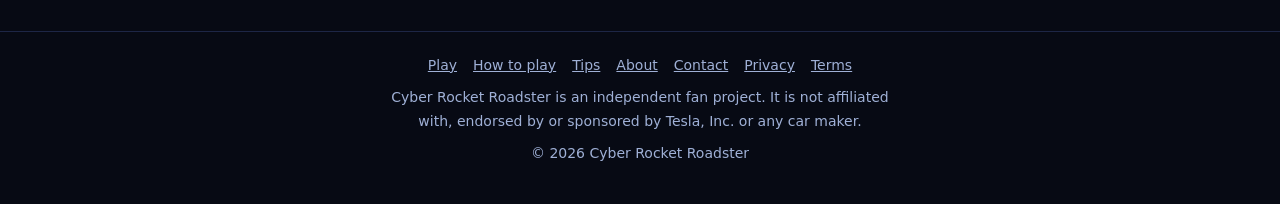
==== commit 83bdd28d: "Add files via upload" ====
--- a/index.html
+++ b/index.html
@@ -2,48 +2,75 @@
 <html lang="en">
 <head>
 <meta charset="utf-8">
-<meta name="viewport" content="width=device-width, initial-scale=1, maximum-scale=1, user-scalable=no, viewport-fit=cover">
+<meta name="viewport" content="width=device-width, initial-scale=1, viewport-fit=cover">
 <meta name="theme-color" content="#070a14">
+<title>Cyber Rocket Roadster: Free Rocket Car Browser Game</title>
+<meta name="description" content="Fly a rocket-powered electric roadster through a night sky. Dodge barriers, drones and meteors in this free browser game for phones and desktops.">
+<link rel="canonical" href="https://tesla-roadster-game-fawn.vercel.app/">
 <link rel="manifest" href="/manifest.webmanifest">
 <link rel="apple-touch-icon" href="/icons/icon-180.png">
-<meta name="apple-mobile-web-app-capable" content="yes">
-<meta name="mobile-web-app-capable" content="yes">
+<link rel="stylesheet" href="/assets/site.css">
 <meta name="google-adsense-account" content="ca-pub-5013547078596382">
-<meta name="description" content="Fly a rocket-powered Cybertruck-style roadster. Dodge barriers, drones and meteors in this free browser game for phones and desktops.">
 <script async src="https://pagead2.googlesyndication.com/pagead/js/adsbygoogle.js?client=ca-pub-5013547078596382" crossorigin="anonymous"></script>
-<title>Cyber Rocket Roadster</title>
+</head>
 <style>
-:root{--bg:#070a14;--fg:#e8eef9;--mut:#8fa0c4;box-sizing:border-box;padding-top:env(safe-area-inset-top,0px);padding-bottom:env(safe-area-inset-bottom,0px)}
-@media (prefers-color-scheme: dark){:root:not([data-theme="light"]){--bg:#070a14;--fg:#e8eef9}}
-:root[data-theme="dark"]{--bg:#070a14;--fg:#e8eef9}
-html,body{height:100%;height:100dvh;margin:0;background:var(--bg);color:var(--fg);overflow:hidden;overscroll-behavior:none;font-family:system-ui,-apple-system,"Segoe UI",sans-serif;touch-action:none;user-select:none;-webkit-user-select:none;-webkit-touch-callout:none;-webkit-tap-highlight-color:transparent}
-body{display:flex;flex-direction:column}
-#top{flex:none;display:flex;flex-direction:column;align-items:center}
-#meta{align-self:flex-end;padding:2px 10px;font-size:11px}
-#meta a{color:var(--mut);text-decoration:none}
-#adbar{width:100%;max-width:728px;overflow:hidden}
-#adbar ins{display:block;width:100%;min-height:60px}
-#adbar ins[data-ad-status="unfilled"]{display:none}
-#stage{flex:1;min-height:0;position:relative}
+#stagewrap{position:relative}
+#stage{height:calc(100vh - 48px - 56px);height:calc(100dvh - 48px - 56px - env(safe-area-inset-top,0px));min-height:300px;position:relative;touch-action:none;user-select:none;-webkit-user-select:none;-webkit-touch-callout:none;-webkit-tap-highlight-color:transparent;overscroll-behavior:contain}
 canvas{position:absolute;inset:0;width:100%;height:100%;display:block}
+#peek{height:56px;display:flex;align-items:center;justify-content:center;gap:14px;background:var(--bg2);border-top:1px solid var(--line);color:var(--mut);font-size:14px;text-align:center;padding:0 10px}
+#peek a{font-weight:600}
+.wrap.home h2:first-child{margin-top:0}
 </style>
-</head>
 <body>
-<div id="top">
-<div id="meta"><a href="/privacy">Privacy</a></div>
-<!-- cyber-roadster-top-banner -->
-<div id="adbar"><ins class="adsbygoogle"
-     style="display:block"
-     data-ad-client="ca-pub-5013547078596382"
-     data-ad-slot="9155618400"
-     data-ad-format="auto"
-     data-full-width-responsive="true"></ins></div>
-</div>
-<div id="stage"><canvas id="g"></canvas></div>
+<header class="nav"><a class="brand" href="/">Cyber Rocket Roadster</a><a class="l" href="/" aria-current="page">Play</a><a class="l" href="/how-to-play">How to play</a><a class="l" href="/blog">Tips</a><a class="l" href="/about">About</a><a class="l" href="/contact">Contact</a></header>
+<div id="stagewrap"><div id="stage"><canvas id="g" aria-label="Cyber Rocket Roadster game. Hold Space, Up Arrow, W, or touch and hold the screen to fire the rockets." role="img"></canvas></div>
+<div id="peek"><span>Controls, tips and FAQ below</span><a href="#info">Read the guide</a></div></div>
+
+<main class="wrap home" id="info">
+<h1>Cyber Rocket Roadster: a free rocket car game</h1>
+<p class="lede">Fly an electric roadster through a night sky, dodge barriers, drones and meteors, and chase a higher score. No download, no sign-up. It runs in your browser on phones and desktops.</p>
+
+<h2>About the game</h2>
+<p>Cyber Rocket Roadster is a one-button arcade runner. Your truck drives forward on its own through a dark mountain landscape, and you control a rocket booster that lifts it off the road. Hold to climb, release to fall. That single control is easy to learn and hard to master, because every hazard asks for slightly different timing and your fuel is limited.</p>
+<p>The game speeds up as your score rises, and the gaps between hazards get shorter. A good run is a mix of calm early flying and fast decisions near the end. Your best score is saved on your device, so you can keep trying to beat it.</p>
+
+<h2>How to play in 30 seconds</h2>
+<ul>
+<li><strong>Hold</strong> the screen, the mouse button, Space, Up Arrow or W to fire the rockets.</li>
+<li><strong>Release</strong> to drop back toward the road.</li>
+<li><strong>Dodge</strong> barriers on the road, drones in the air and meteors falling from above.</li>
+<li><strong>Collect</strong> gold coins for bonus points and green cells to refill your rocket fuel.</li>
+<li><strong>Watch</strong> the fuel bar. It drains while you fly and refills slowly when you drive.</li>
+</ul>
+<p>Want the full explanation? Read the <a href="/how-to-play">complete how-to-play guide</a>.</p>
+
+<div class="ad" aria-label="Advertisement"><small>Advertisement</small><ins class="adsbygoogle" style="display:block" data-ad-client="ca-pub-5013547078596382" data-ad-slot="9155618400" data-ad-format="auto" data-full-width-responsive="true"></ins><script>try{(adsbygoogle=window.adsbygoogle||[]).push({})}catch(e){}</script></div>
+
+<h2>Tips for a higher score</h2>
+<p>Short bursts beat long ones. Tap to climb over a hazard, then let go and glide down. Gliding costs no fuel, and every moment on the road refills the tank a little. If you find yourself holding the button all the time, your fuel will run out just when you need it.</p>
+<p>Watch the right edge of the screen rather than your truck. The earlier you see a barrier or drone, the more time you have to plan. Coins are worth ten points each, but a crash ends the run, so do not chase a coin into a hazard.</p>
+<p>Our guides go deeper: <a href="/blog/rocket-fuel-management">fuel management</a>, the <a href="/blog/obstacle-guide">obstacle guide</a> and <a href="/blog/high-score-strategies">high score strategies</a>.</p>
+
+<h2>Frequently asked questions</h2>
+<h3>Is the game free?</h3>
+<p>Yes. It is free to play, with no purchases and no account. Pages with written content may show ads that help pay for hosting.</p>
+<h3>Does it work on my phone?</h3>
+<p>Yes. It works on modern phones and tablets in portrait and landscape. Landscape gives you more room to see hazards coming.</p>
+<h3>Can I play offline?</h3>
+<p>After your first visit the game is saved in your browser, so it can load again without a connection. You can also add it to your home screen from your browser's menu.</p>
+<h3>Where is my best score saved?</h3>
+<p>On your own device, in your browser's local storage. We do not collect it. If you clear your browser data, the score is reset. Read the <a href="/privacy">privacy policy</a> for more.</p>
+<h3>Is this an official Tesla game?</h3>
+<p>No. It is an independent fan project and is not affiliated with or endorsed by Tesla, Inc. See the <a href="/about">about page</a>.</p>
+</main>
+<footer class="foot">
+<nav aria-label="Footer"><a href="/">Play</a><a href="/how-to-play">How to play</a><a href="/blog">Tips</a><a href="/about">About</a><a href="/contact">Contact</a><a href="/privacy">Privacy</a><a href="/terms">Terms</a></nav>
+<p>Cyber Rocket Roadster is an independent fan project. It is not affiliated with, endorsed by or sponsored by Tesla, Inc. or any car maker.</p>
+<p>&copy; 2026 Cyber Rocket Roadster</p>
+</footer>
 <script>
 const c=document.getElementById('g'),x=c.getContext('2d',{alpha:false});
-const LOW=matchMedia('(pointer:coarse)').matches,MAXP=LOW?110:260,STAGE=document.getElementById('stage'),ADBAR=document.getElementById('adbar');
-try{(window.adsbygoogle=window.adsbygoogle||[]).push({})}catch(e){}
+const LOW=matchMedia('(pointer:coarse)').matches,MAXP=LOW?110:260,STAGE=document.getElementById('stage');
 let W,H,G,sc=1;
 function rs(){
   const cw=c.clientWidth,ch=c.clientHeight;if(!cw||!ch)return;
@@ -73,8 +100,9 @@
     else if(st==='over'&&performance.now()-over>600)reset();
   }
 }
+function vis(){const r=STAGE.getBoundingClientRect();return r.bottom>90&&r.top<innerHeight-90}
 addEventListener('keydown',e=>{
-  if(['Space','ArrowUp','KeyW'].includes(e.code)){e.preventDefault();if(!e.repeat)press(true)}
+  if(['Space','ArrowUp','KeyW'].includes(e.code)&&vis()&&!/^(A|BUTTON|INPUT|TEXTAREA|SELECT)$/.test((document.activeElement||{}).tagName||'')){e.preventDefault();if(!e.repeat)press(true)}
 });
 addEventListener('keyup',e=>{if(['Space','ArrowUp','KeyW'].includes(e.code))held=false});
 STAGE.addEventListener('touchmove',e=>e.preventDefault(),{passive:false});
@@ -296,10 +324,9 @@
 let last=0;
 function loop(ts){
   const dt=Math.min(.05,(ts-last)/1000||0);last=ts;
-  update(dt);draw();requestAnimationFrame(loop);
+  if(vis()||st!=='play')update(dt);else held=false;draw();requestAnimationFrame(loop);
 }
 if('serviceWorker' in navigator)addEventListener('load',()=>navigator.serviceWorker.register('/sw.js').catch(()=>{}));
 requestAnimationFrame(loop);
 </script>
-</body>
-</html>
+</body></html>
--- a/assets/site.css
+++ b/assets/site.css
@@ -0,0 +1,37 @@
+
+:root{--bg:#070a14;--bg2:#0d1226;--line:#1d2646;--fg:#e8eef9;--mut:#9fb0d6;--cy:#00e5ff;--or:#ff9800;color-scheme:dark}
+*{box-sizing:border-box}
+html{scroll-behavior:smooth}
+@media (prefers-reduced-motion:reduce){html{scroll-behavior:auto}}
+body{margin:0;background:var(--bg);color:var(--fg);font:17px/1.7 system-ui,-apple-system,"Segoe UI",Roboto,sans-serif;padding-top:env(safe-area-inset-top,0px)}
+a{color:var(--cy)}a:hover{color:#8ff3ff}
+:focus-visible{outline:2px solid var(--cy);outline-offset:2px}
+.nav{height:48px;display:flex;align-items:center;gap:6px;padding:0 14px;background:var(--bg2);border-bottom:1px solid var(--line);overflow-x:auto;white-space:nowrap}
+.nav .brand{font-weight:700;color:var(--fg);text-decoration:none;margin-right:10px}
+.nav a.l{color:var(--mut);text-decoration:none;padding:6px 10px;border-radius:6px;font-size:15px}
+.nav a.l:hover,.nav a.l[aria-current]{color:var(--fg);background:var(--line)}
+.wrap{max-width:720px;margin:0 auto;padding:36px 20px 64px}
+.wrap h1{font-size:clamp(28px,5vw,40px);line-height:1.15;margin:0 0 8px}
+.wrap h2{font-size:clamp(21px,3.4vw,26px);line-height:1.25;margin:2.2em 0 .5em}
+.wrap h3{font-size:18px;margin:1.6em 0 .3em}
+.wrap p,.wrap li{max-width:68ch}
+.lede{color:var(--mut);font-size:19px;margin:0 0 1.5em}
+.meta{color:var(--mut);font-size:14px}
+table{border-collapse:collapse;width:100%;margin:1em 0;font-size:16px;display:block;overflow-x:auto}
+th,td{border:1px solid var(--line);padding:8px 12px;text-align:left;vertical-align:top}
+th{background:var(--bg2)}
+.card{border:1px solid var(--line);background:var(--bg2);border-radius:10px;padding:14px 18px;margin:1.2em 0}
+.card h3{margin-top:0}
+.posts{list-style:none;padding:0}
+.posts li{border-top:1px solid var(--line);padding:18px 0}
+.posts a{font-size:20px;font-weight:600;text-decoration:none}
+.posts p{margin:4px 0 0;color:var(--mut)}
+.ad{margin:2.4em 0;padding:0;min-height:0}
+.ad small{display:block;color:var(--mut);font-size:11px;margin-bottom:4px}
+.ad ins{display:block}
+.ad ins[data-ad-status="unfilled"]{display:none}
+.foot{border-top:1px solid var(--line);padding:22px 20px calc(30px + env(safe-area-inset-bottom,0px));text-align:center;color:var(--mut);font-size:14px}
+.foot a{color:var(--mut);margin:0 8px}
+.foot p{margin:.6em auto;max-width:60ch}
+.btn{display:inline-block;background:var(--cy);color:#001418;font-weight:700;text-decoration:none;padding:10px 20px;border-radius:8px}
+.btn:hover{background:#8ff3ff;color:#001418}
